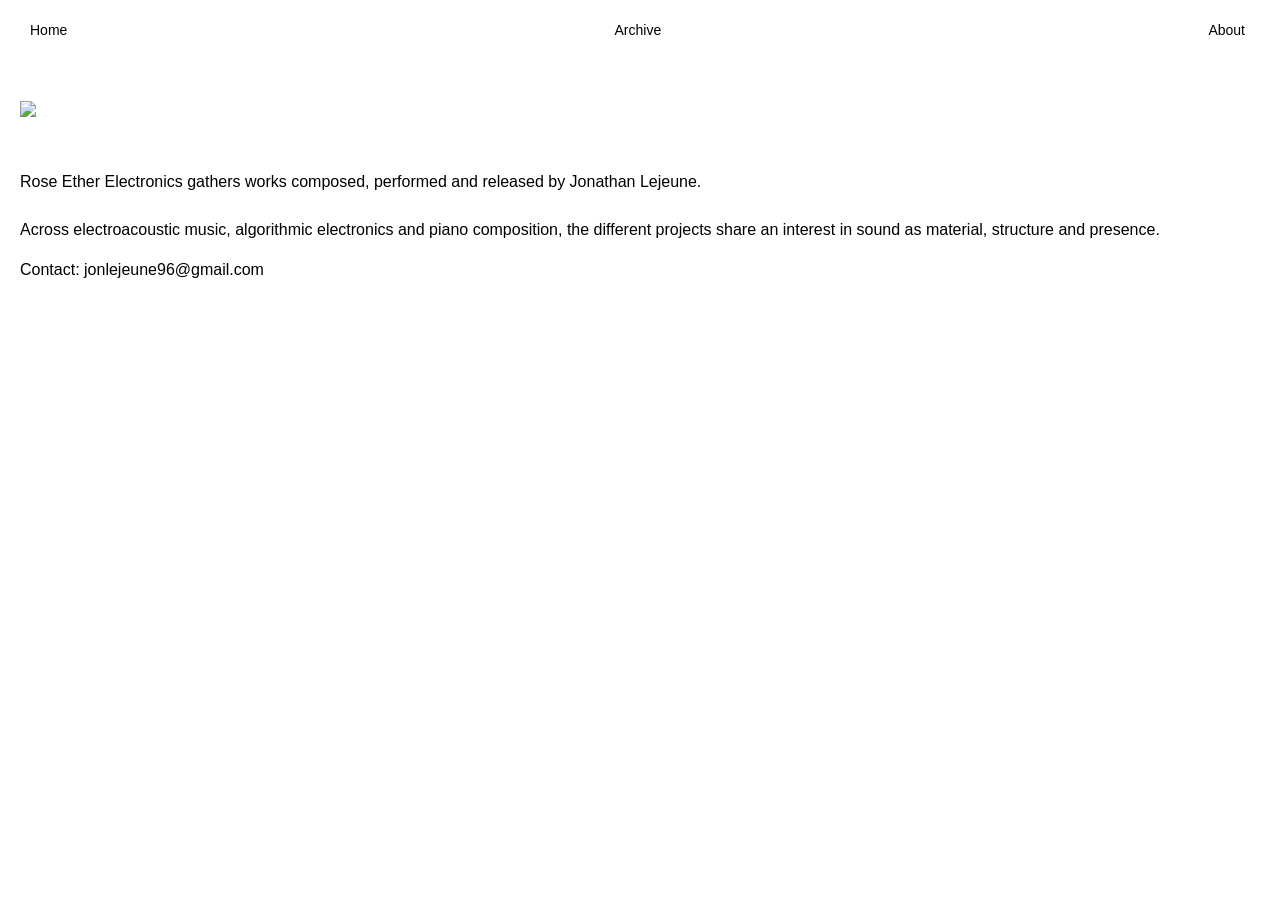
==== about.html @ bd4f99ed "Create about.html" ====
<!DOCTYPE html>
<html>
<head>
  <meta charset="UTF-8">
  <link rel="stylesheet" href="style.css">
</head>

<body>

<nav>
  <a href="index.html">Home</a>
  <a href="archive.html">Archive</a>
  <a href="about.html">About</a>
</nav>

<section>

  <img src="images/about.jpg" style="width:60%; margin-bottom:30px;">

  <p>
    Rose Ether Electronics gathers works composed, performed and released by Jonathan Lejeune.<br><br>
    Across electroacoustic music, algorithmic electronics and piano composition, the different projects share an interest in sound as material, structure and presence.
  </p>

  <p>
    Contact: jonlejeune96@gmail.com
  </p>

</section>

</body>
</html>
---- style.css ----
body {
  font-family: "Helvetica Neue", Helvetica, Arial, sans-serif;
  margin: 0;
  background: white;
  color: black;
  line-height: 1.5;
}

nav {
  display: flex;
  justify-content: space-between;
  padding: 20px;
  font-size: 14px;
}

nav a {
  margin-left: 10px;
  text-decoration: none;
  color: black;
}

.intro {
  padding: 80px 20px;
  max-width: 600px;
}

.featured {
  display: flex;
  gap: 30px;
  padding: 40px 20px;
}

.featured img {
  width: 50%;
}

section {
  padding: 60px 20px;
}
.archive {
  padding: 60px 20px;
}

.grid {
  display: grid;
  grid-template-columns: repeat(auto-fill, minmax(250px, 1fr));
  gap: 20px;
}

.grid img {
  width: 100%;
  display: block;
}
body {
  font-family: "Helvetica Neue", Helvetica, Arial, sans-serif;
  margin: 0;
  background: white;
  color: black;
  line-height: 1.5;
}

nav {
  padding: 20px;
  font-size: 14px;
}

nav a {
  margin-right: 15px;
  text-decoration: none;
  color: black;
}

section {
  padding: 40px 20px;
}
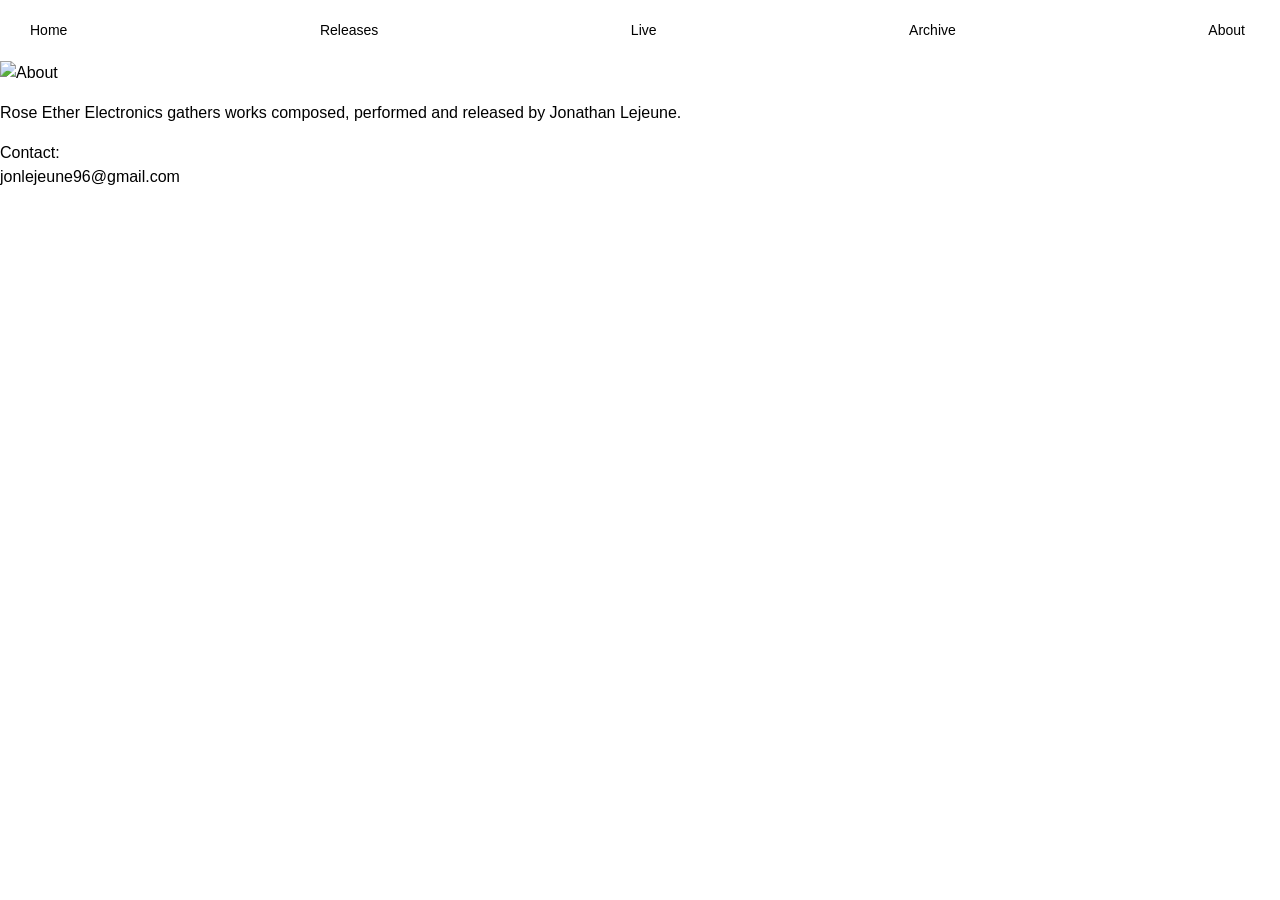
==== commit da07790e: "Update about.html" ====
--- a/about.html
+++ b/about.html
@@ -1,32 +1,35 @@
 <!DOCTYPE html>
 <html>
 <head>
-  <meta charset="UTF-8">
-  <link rel="stylesheet" href="style.css">
+<meta charset="UTF-8">
+<title>About</title>
+<link rel="stylesheet" href="style.css">
 </head>
-
 <body>
 
 <nav>
   <a href="index.html">Home</a>
+  <a href="releases.html">Releases</a>
+  <a href="live.html">Live</a>
   <a href="archive.html">Archive</a>
   <a href="about.html">About</a>
 </nav>
 
-<section>
+<main>
 
-  <img src="images/about.jpg" style="width:60%; margin-bottom:30px;">
+<img src="images/images/about.JPG" alt="About" class="about-image">
 
-  <p>
-    Rose Ether Electronics gathers works composed, performed and released by Jonathan Lejeune.<br><br>
-    Across electroacoustic music, algorithmic electronics and piano composition, the different projects share an interest in sound as material, structure and presence.
-  </p>
+<p>
+Rose Ether Electronics gathers works composed,
+performed and released by Jonathan Lejeune.
+</p>
 
-  <p>
-    Contact: jonlejeune96@gmail.com
-  </p>
+<p>
+Contact:<br>
+jonlejeune96@gmail.com
+</p>
 
-</section>
+</main>
 
 </body>
 </html>
--- a/style.css
+++ b/style.css
@@ -73,3 +73,7 @@
 section {
   padding: 40px 20px;
 }
+.grid div {
+  text-align: left;
+  font-size: 13px;
+}
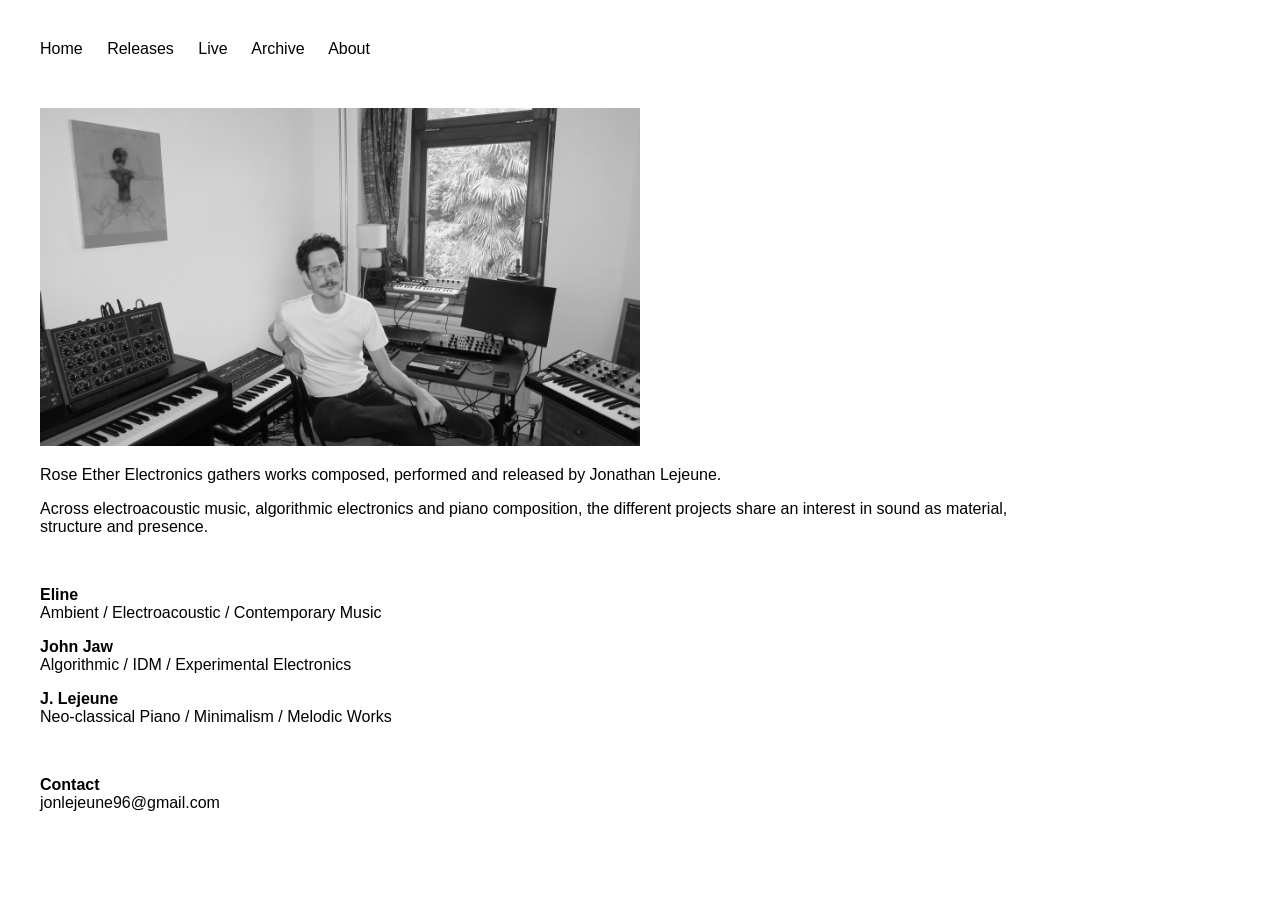
==== commit 74016cd7: "Update about.html" ====
--- a/about.html
+++ b/about.html
@@ -1,10 +1,11 @@
 <!DOCTYPE html>
-<html>
+<html lang="en">
 <head>
 <meta charset="UTF-8">
 <title>About</title>
 <link rel="stylesheet" href="style.css">
 </head>
+
 <body>
 
 <nav>
@@ -17,17 +18,43 @@
 
 <main>
 
-<img src="images/images/about.JPG" alt="About" class="about-image">
+<img src="images/about.JPG" alt="About" class="about-image">
+
+<div class="content">
 
 <p>
-Rose Ether Electronics gathers works composed,
-performed and released by Jonathan Lejeune.
+Rose Ether Electronics gathers works composed, performed and released by Jonathan Lejeune.
 </p>
 
 <p>
-Contact:<br>
+Across electroacoustic music, algorithmic electronics and piano composition, the different projects share an interest in sound as material, structure and presence.
+</p>
+
+<br>
+
+<p>
+<strong>Eline</strong><br>
+Ambient / Electroacoustic / Contemporary Music
+</p>
+
+<p>
+<strong>John Jaw</strong><br>
+Algorithmic / IDM / Experimental Electronics
+</p>
+
+<p>
+<strong>J. Lejeune</strong><br>
+Neo-classical Piano / Minimalism / Melodic Works
+</p>
+
+<br>
+
+<p>
+<strong>Contact</strong><br>
 jonlejeune96@gmail.com
 </p>
+
+</div>
 
 </main>
 
--- a/style.css
+++ b/style.css
@@ -1,79 +1,49 @@
 body {
   font-family: "Helvetica Neue", Helvetica, Arial, sans-serif;
-  margin: 0;
+  margin: 40px;
+  color: black;
   background: white;
-  color: black;
-  line-height: 1.5;
 }
 
 nav {
-  display: flex;
-  justify-content: space-between;
-  padding: 20px;
-  font-size: 14px;
+  margin-bottom: 50px;
 }
 
 nav a {
-  margin-left: 10px;
+  margin-right: 20px;
+  color: black;
   text-decoration: none;
-  color: black;
 }
 
-.intro {
-  padding: 80px 20px;
-  max-width: 600px;
+nav a:hover {
+  text-decoration: underline;
 }
 
-.featured {
-  display: flex;
-  gap: 30px;
-  padding: 40px 20px;
+main {
+  max-width: 1000px;
 }
 
-.featured img {
-  width: 50%;
+.featured-image {
+  width: 70%;
+  max-width: 900px;
 }
 
-section {
-  padding: 60px 20px;
-}
-.archive {
-  padding: 60px 20px;
+.about-image {
+  width: 60%;
+  max-width: 700px;
 }
 
-.grid {
+.gallery {
   display: grid;
-  grid-template-columns: repeat(auto-fill, minmax(250px, 1fr));
+  grid-template-columns: repeat(auto-fit, minmax(300px, 1fr));
   gap: 20px;
 }
 
-.grid img {
+.gallery img {
   width: 100%;
   display: block;
 }
-body {
-  font-family: "Helvetica Neue", Helvetica, Arial, sans-serif;
-  margin: 0;
-  background: white;
-  color: black;
-  line-height: 1.5;
-}
 
-nav {
-  padding: 20px;
-  font-size: 14px;
-}
 
-nav a {
-  margin-right: 15px;
-  text-decoration: none;
-  color: black;
-}
 
-section {
-  padding: 40px 20px;
-}
-.grid div {
-  text-align: left;
-  font-size: 13px;
-}
+
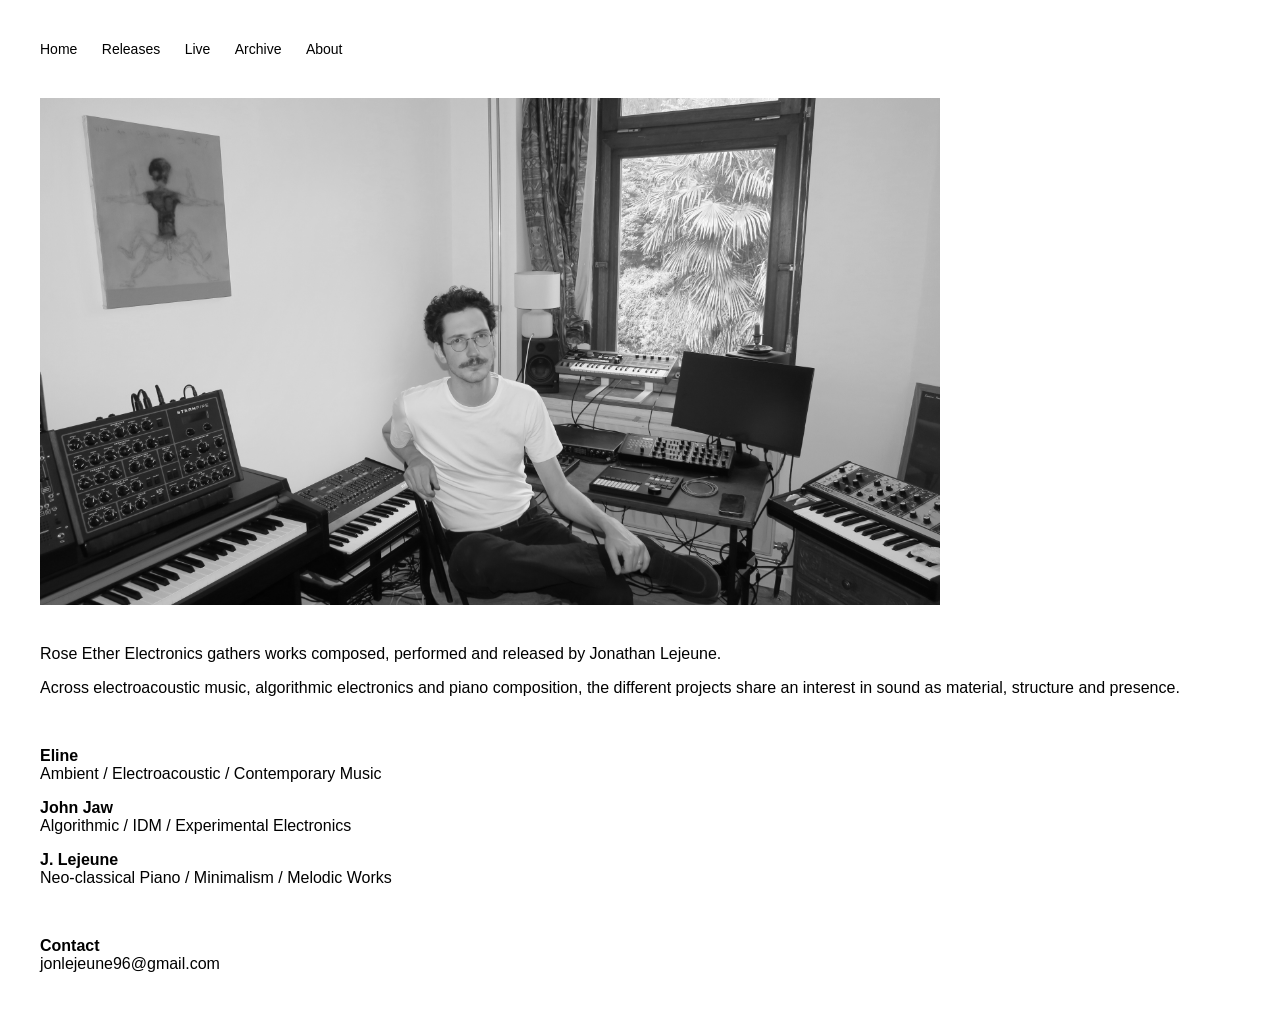
==== commit 724440da: "Update about.html" ====
--- a/about.html
+++ b/about.html
@@ -2,6 +2,7 @@
 <html lang="en">
 <head>
 <meta charset="UTF-8">
+<meta name="viewport" content="width=device-width, initial-scale=1.0"> 
 <title>About</title>
 <link rel="stylesheet" href="style.css">
 </head>
--- a/style.css
+++ b/style.css
@@ -1,49 +1,205 @@
 body {
   font-family: "Helvetica Neue", Helvetica, Arial, sans-serif;
+  background: white;
+  color: black;
   margin: 40px;
-  color: black;
+}
+
+nav {
+  margin-bottom: 40px;
+}
+
+nav a {
+  text-decoration: none;
+  color: black;
+  margin-right: 20px;
+  font-size: 14px;
+}
+
+.home {
+  display: flex;
+  justify-content: center;
+  align-items: center;
+  min-height: calc(100vh - 150px);
+}
+
+.featured-image {
+  max-width: 80vw;
+  max-height: 75vh;
+  display: block;
+}
+
+.home-title {
+  position: fixed;
+  right: 40px;
+  bottom: 40px;
+  font-size: 12px;
+  letter-spacing: 2px;
+  text-transform: uppercase;
+}
+.about-image {
+  width: 100%;
+  max-width: 900px;
+  height: auto;
+  display: block;
+  margin-bottom: 40px;
+}
+.gallery {
+  display: grid;
+  grid-template-columns: repeat(auto-fit, minmax(220px, 280px));
+  gap: 30px;
+}
+
+
+.release p {
+  margin-top: 8px;
+  font-size: 12px;
+}
+.gallery {
+  display: grid;
+  grid-template-columns: repeat(auto-fit, minmax(220px, 280px));
+  gap: 30px;
+}
+h2 {
+  margin-top: 80px;
+  margin-bottom: 25px;
+  font-size: 12px;
+
+  font-weight: 400;
+  letter-spacing: 2px;
+  text-transform: uppercase;
+  border-bottom: 1px solid black;
+  padding-bottom: 10px;
+}
+body {
+  font-family: "Helvetica Neue", Helvetica, Arial, sans-serif;
   background: white;
+  color: black;
+  margin: 40px;
 }
 
 nav {
-  margin-bottom: 50px;
+  margin-bottom: 40px;
 }
 
 nav a {
+  text-decoration: none;
+  color: black;
   margin-right: 20px;
-  color: black;
-  text-decoration: none;
-}
-
-nav a:hover {
-  text-decoration: underline;
-}
-
-main {
-  max-width: 1000px;
+  font-size: 14px;
+}
+
+.home {
+  display: flex;
+  justify-content: center;
+  align-items: center;
+  min-height: calc(100vh - 150px);
 }
 
 .featured-image {
-  width: 70%;
+  max-width: 80vw;
+  max-height: 75vh;
+  display: block;
+}
+
+.home-title {
+  position: fixed;
+  right: 40px;
+  bottom: 40px;
+  font-size: 12px;
+  letter-spacing: 2px;
+  text-transform: uppercase;
+}
+.about-image {
+  width: 100%;
   max-width: 900px;
-}
-
-.about-image {
-  width: 60%;
-  max-width: 700px;
-}
-
-.gallery {
-  display: grid;
-  grid-template-columns: repeat(auto-fit, minmax(300px, 1fr));
-  gap: 20px;
-}
-
-.gallery img {
-  width: 100%;
-  display: block;
-}
-
-
-
-
+  height: auto;
+  display: block;
+  margin-bottom: 40px;
+}
+.gallery {
+  display: grid;
+  grid-template-columns: repeat(auto-fit, minmax(220px, 280px));
+  gap: 30px;
+}
+
+
+.release p {
+  margin-top: 8px;
+  font-size: 12px;
+}
+.gallery {
+  display: grid;
+  grid-template-columns: repeat(auto-fit, minmax(220px, 280px));
+  gap: 30px;
+}
+h2 {
+  margin-top: 80px;
+  margin-bottom: 25px;
+  font-size: 12px;
+
+  font-weight: 400;
+  letter-spacing: 2px;
+  text-transform: uppercase;
+  border-bottom: 1px solid black;
+  padding-bottom: 10px;
+}
+.project-row {
+  display: grid;
+  grid-template-columns: repeat(auto-fill, 160px);
+  gap: 25px;
+  align-items: start;
+}
+
+/* bloc release stable */
+.release {
+  width: 160px;
+}
+
+/* image parfaitement uniforme */
+.release img {
+  width: 160px;
+  height: 160px;
+  object-fit: cover;
+  display: block;
+}
+
+/* texte propre sous image */
+.release p {
+  margin-top: 8px;
+  font-size: 12px;
+  text-align: left;
+}
+
+
+.archive-list {
+  display: flex;
+  flex-direction: column;
+  gap: 80px;
+  align-items: center;
+}
+
+.archive-list img {
+  width: 400px;
+  max-width: 100%;
+  height: auto;
+  display: block;
+}
+.archive-list img {
+  width: 400px !important;
+  height: auto !important;
+}
+
+.archive-gallery {
+  display: flex;
+  flex-direction: column;
+  align-items: center;
+  gap: 60px;
+}
+
+.archive-gallery img {
+  width: 500px;
+  max-width: 100%;
+  height: auto;
+  display: block;
+}
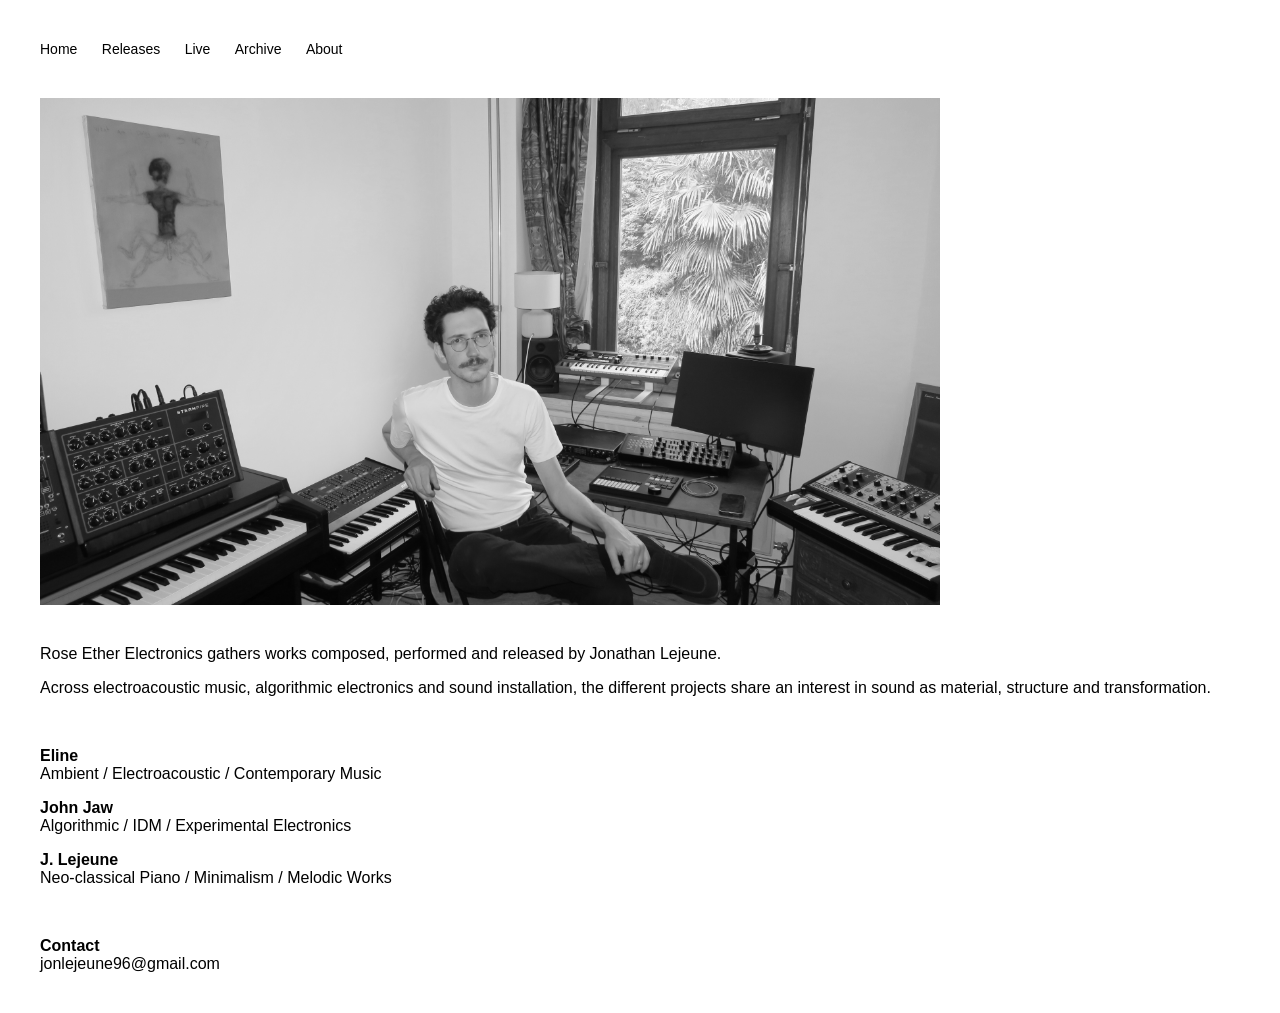
==== commit bc597186: "Update about.html" ====
--- a/about.html
+++ b/about.html
@@ -28,7 +28,7 @@
 </p>
 
 <p>
-Across electroacoustic music, algorithmic electronics and piano composition, the different projects share an interest in sound as material, structure and presence.
+Across electroacoustic music, algorithmic electronics and sound installation, the different projects share an interest in sound as material, structure and transformation.
 </p>
 
 <br>
--- a/style.css
+++ b/style.css
@@ -203,3 +203,73 @@
   height: auto;
   display: block;
 }
+
+@media screen and (max-width: 768px) {
+
+  nav {
+    display: flex;
+    justify-content: space-between;
+  }
+
+  nav a {
+    margin-right: 0;
+    font-size: 14px;
+  }
+
+}
+@media screen and (max-width: 768px) {
+
+  .home {
+    min-height: calc(100vh - 120px);
+    display: flex;
+    justify-content: center;
+    align-items: center;
+    padding: 0;
+  }
+
+  .featured-image {
+    max-width: 90vw;
+    max-height: 60vh;
+    margin: 0 auto;
+    display: block;
+  }
+
+}
+@media screen and (max-width: 768px) {
+
+  body {
+    margin: 20px;
+  }
+
+  .home {
+    min-height: calc(100vh - 140px);
+    justify-content: center;
+    align-items: center;
+  }
+
+  .featured-image {
+    max-width: 100%;
+    max-height: 65vh;
+    margin: auto;
+  }
+
+  .home-title {
+    right: 20px;
+    bottom: 20px;
+  }
+
+.archive-video {
+  width: 100%;
+  max-width: 700px;
+  aspect-ratio: 16 / 9;
+  border: none;
+  display: block;
+  margin: 0 auto;
+}
+
+@media screen and (max-width: 768px) {
+  .archive-video {
+    max-width: 100%;
+  }
+}
+
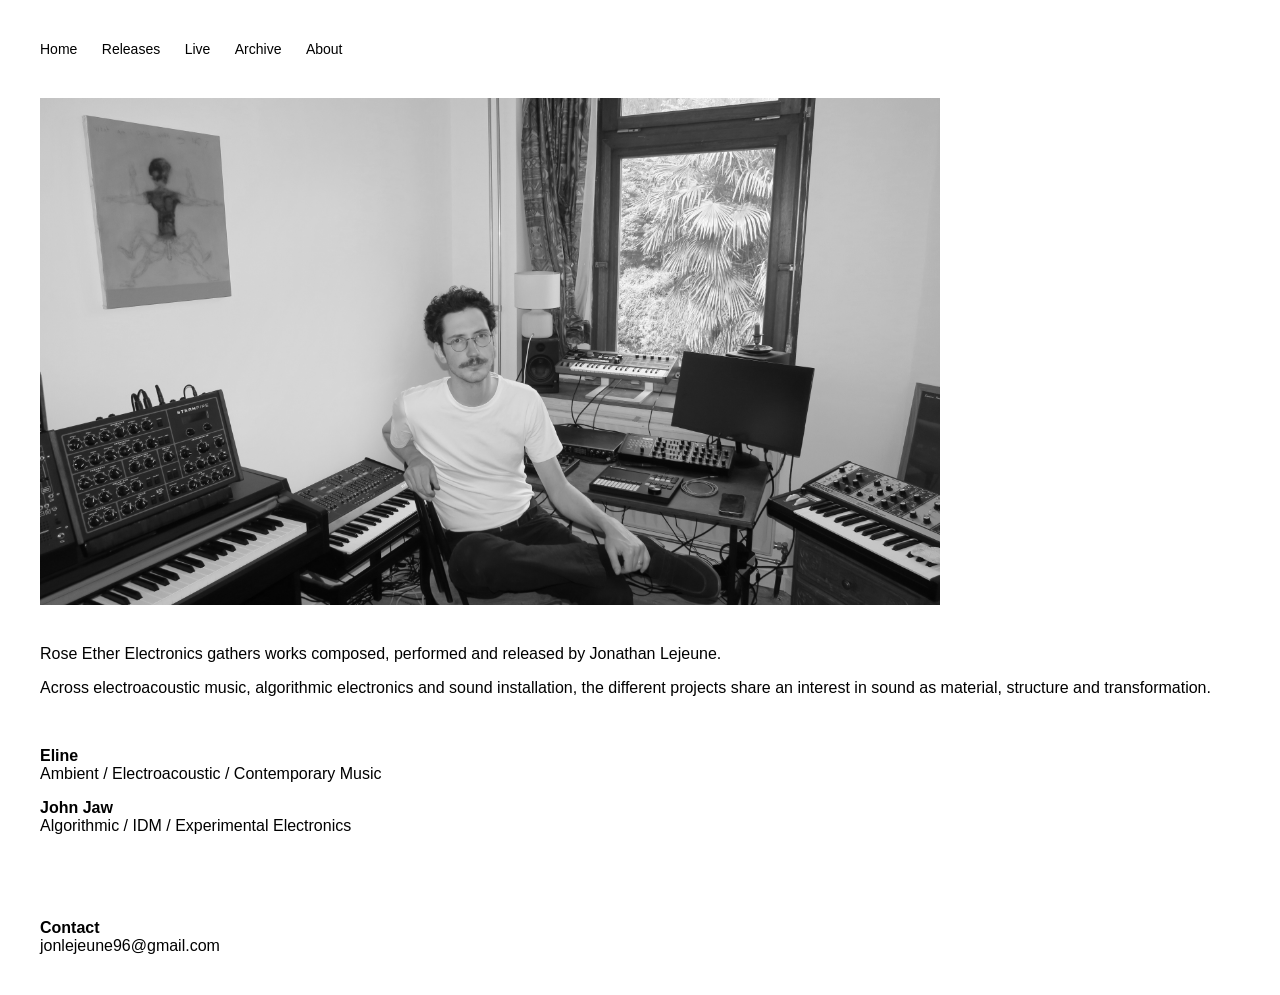
==== commit 590efce3: "Update about.html" ====
--- a/about.html
+++ b/about.html
@@ -44,8 +44,8 @@
 </p>
 
 <p>
-<strong>J. Lejeune</strong><br>
-Neo-classical Piano / Minimalism / Melodic Works
+<strong> </strong><br>
+
 </p>
 
 <br>
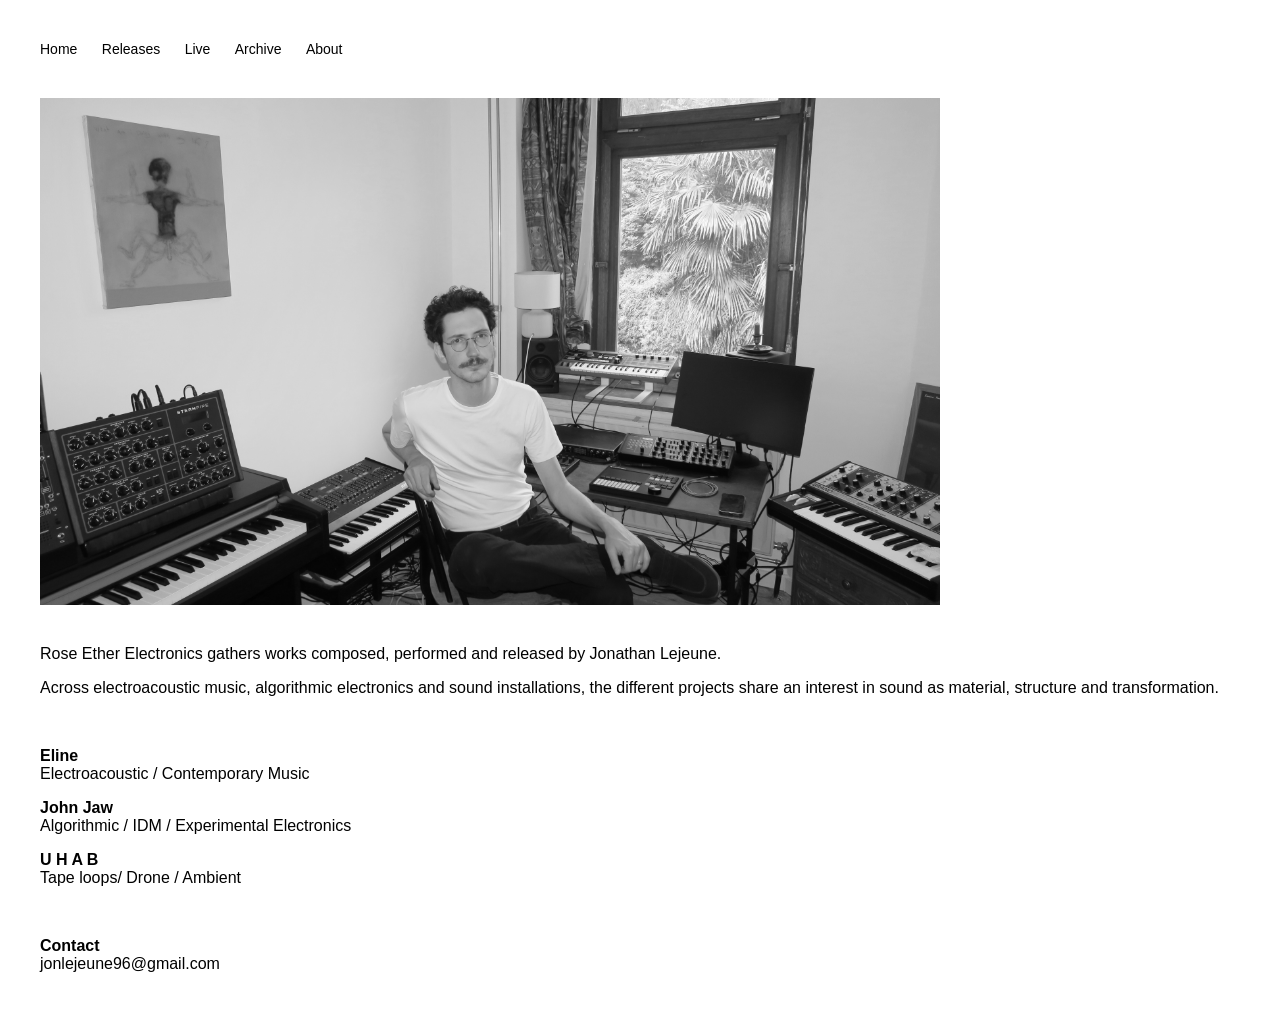
==== commit 12046126: "Update about.html" ====
--- a/about.html
+++ b/about.html
@@ -28,14 +28,14 @@
 </p>
 
 <p>
-Across electroacoustic music, algorithmic electronics and sound installation, the different projects share an interest in sound as material, structure and transformation.
+Across electroacoustic music, algorithmic electronics and sound installations, the different projects share an interest in sound as material, structure and transformation.
 </p>
 
 <br>
 
 <p>
 <strong>Eline</strong><br>
-Ambient / Electroacoustic / Contemporary Music
+Electroacoustic / Contemporary Music
 </p>
 
 <p>
@@ -44,8 +44,8 @@
 </p>
 
 <p>
-<strong> </strong><br>
-
+<strong>U H A B </strong><br>
+Tape loops/ Drone / Ambient  
 </p>
 
 <br>
